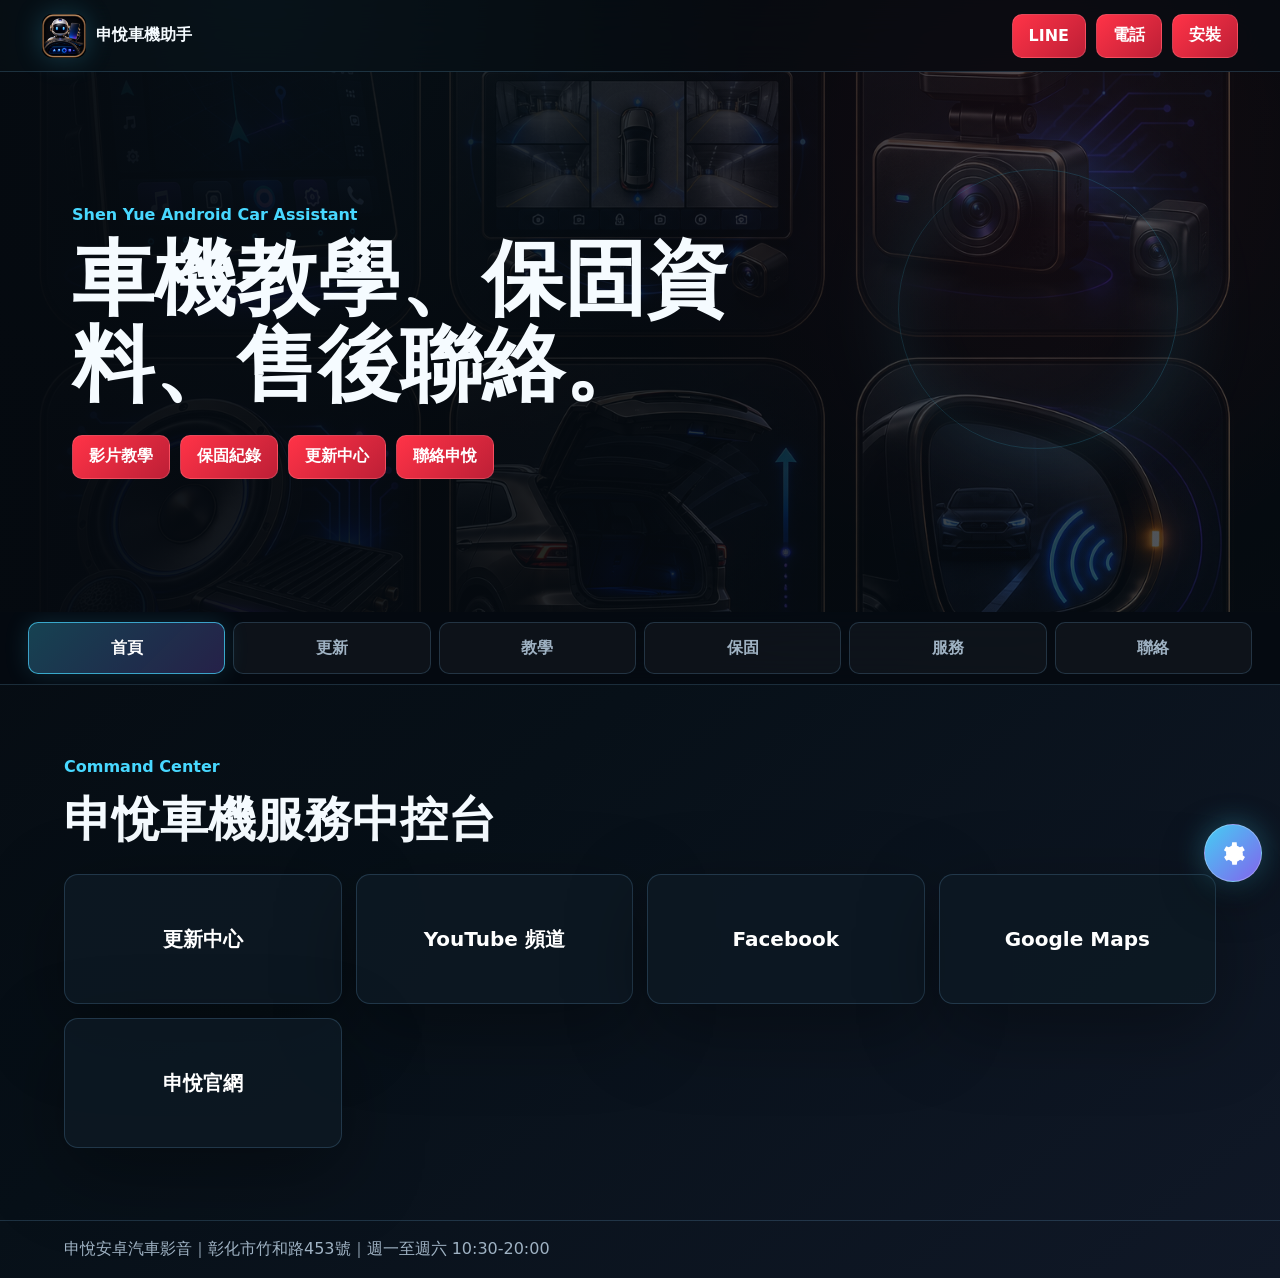
==== index.html @ 6d02f6a1 "Add warranty Apps Script deployment guide" ====
<!DOCTYPE html>
<html lang="zh-Hant">
<head>
  <meta charset="UTF-8">
  <meta name="viewport" content="width=device-width, initial-scale=1.0, viewport-fit=cover">
  <meta name="theme-color" content="#071018">
  <meta name="apple-mobile-web-app-title" content="申悅助手">
  <meta name="description" content="申悅車機助手，提供車載安卓機教學、保固紀錄、LINE聯絡、電話與導航到店。">
  <title>申悅助手</title>
  <link rel="manifest" href="manifest.webmanifest">
  <link rel="apple-touch-icon" href="assets/app-logo.png">
  <link rel="stylesheet" href="styles.css">
</head>
<body>
  <header class="app-header">
    <a class="brand" href="#home" aria-label="申悅車機助手">
      <span><img src="assets/app-logo.png" alt=""></span>
      <strong>申悅車機助手</strong>
    </a>
    <div class="header-actions">
      <a href="https://line.me/R/ti/p/@585eeefp" target="_blank" rel="noopener">LINE</a>
      <a href="tel:0970117708">電話</a>
      <button type="button" data-install hidden>安裝</button>
    </div>
  </header>

  <main>
    <section class="hero" id="home">
      <img src="assets/sy-product-icons.png" alt="申悅產品服務圖標">
      <div class="hero-glow"></div>
      <div class="hero-content">
        <p>Shen Yue Android Car Assistant</p>
        <h1 data-content="heroTitle">車機教學、保固資料、售後聯絡。</h1>
        <div class="hero-actions">
          <button type="button" data-tab-target="tutorials">影片教學</button>
          <button type="button" data-tab-target="warranty">保固紀錄</button>
          <button type="button" data-tab-target="updates">更新中心</button>
          <button type="button" data-tab-target="contact">聯絡申悅</button>
        </div>
      </div>
    </section>

    <nav class="tab-bar" aria-label="申悅助手分頁">
      <button type="button" class="active" data-tab-target="dashboard">首頁</button>
      <button type="button" data-tab-target="updates">更新</button>
      <button type="button" data-tab-target="tutorials">教學</button>
      <button type="button" data-tab-target="warranty">保固</button>
      <button type="button" data-tab-target="services">服務</button>
      <button type="button" data-tab-target="contact">聯絡</button>
    </nav>

    <section class="tab-panel active" id="dashboard" data-tab-panel>
      <div class="panel-head">
        <p>Command Center</p>
        <h2>申悅車機服務中控台</h2>
      </div>
      <div class="dashboard-grid">
        <a href="#updates" data-tab-target="updates">更新中心</a>
        <a href="https://www.youtube.com/@shenyue6916" target="_blank" rel="noopener">YouTube 頻道</a>
        <a href="https://www.facebook.com/cccc7708" target="_blank" rel="noopener">Facebook</a>
        <a href="https://maps.google.com" target="_blank" rel="noopener">Google Maps</a>
        <a href="https://www.shen-yue.com.tw/" target="_blank" rel="noopener">申悅官網</a>
      </div>
    </section>

    <section class="tab-panel" id="services" data-tab-panel>
      <div class="panel-head">
        <p>Services</p>
        <h2>申悅服務型錄</h2>
      </div>
      <div class="service-grid" data-service-grid></div>
    </section>

    <section class="tab-panel" id="tutorials" data-tab-panel>
      <div class="panel-head">
        <p>Guide</p>
        <h2>安卓機影片教學</h2>
      </div>
      <div class="video-tools">
        <input type="search" data-video-search placeholder="搜尋教學：CarPlay、藍芽、亮度、倒車、方向盤">
        <div class="video-filters" role="group" aria-label="影片分類">
          <button type="button" class="active" data-video-filter="all">全部</button>
          <button type="button" data-video-filter="介面">介面</button>
          <button type="button" data-video-filter="連線">連線</button>
          <button type="button" data-video-filter="導航">導航</button>
          <button type="button" data-video-filter="影音">影音</button>
          <button type="button" data-video-filter="設定">設定</button>
          <button type="button" data-video-filter="故障排除">故障排除</button>
        </div>
      </div>
      <div class="video-grid" data-video-grid></div>
    </section>

    <section class="tab-panel" id="warranty" data-tab-panel>
      <div class="panel-head warranty-head">
        <p>Warranty</p>
        <h2>保固資料登錄</h2>
        <span>依照申悅雲端捷徑格式填寫，按下儲存並直接上傳即可送到 Google Apps Script。</span>
      </div>
      <form class="record-form" data-record-form>
        <label>車主姓名<input name="owner" type="text" placeholder="王先生" autocomplete="name" required></label>
        <label>聯繫電話<input name="phone" type="tel" placeholder="09xx-xxx-xxx" autocomplete="tel" required></label>
        <label>車牌號碼<input name="plate" type="text" placeholder="ABC-1234"></label>
        <label>車款年份<input name="car" type="text" placeholder="Honda CRV 2020"></label>
        <label>安裝項目<input name="items" type="text" placeholder="安卓機、倒車顯影"></label>
        <label>主機規格
          <select name="model">
            <option>無</option>
            <option>SY-C4 四核 2g+32g</option>
            <option>SY-B8 八核 2g+64g</option>
            <option>SY-A8 八核 4g+64g</option>
            <option>SY-K8 八核 8g+128g</option>
            <option>SY-X8 八核 8g+256g</option>
            <option>==========================</option>
            <option>SY-Z13 八核 8g+256g（13吋）</option>
            <option>SY-A8-V 八核 4g+64g（環景）</option>
            <option>SY-K8-V 八核 8g+128g（環景）</option>
            <option>SY-X8-V 八核 8g+256g（環景）</option>
            <option>SY-Z13-V 八核 8g+256g（13吋環景）</option>
          </select>
        </label>
        <label>安裝日期<input name="installDate" type="date"></label>
        <label>保固到期日<input name="warrantyDate" type="date"></label>
        <label>總金額<input name="totalAmount" type="number" inputmode="numeric" min="0" step="1" placeholder="例如 25000"></label>
        <label class="record-note">備註<textarea name="note" placeholder="補充說明、主機序號、保固範圍或特殊狀況"></textarea></label>
        <div class="record-actions">
          <button type="button" data-copy-warranty>複製保固資訊</button>
          <button class="secondary-button" type="button" data-save-upload-warranty>儲存並直接上傳</button>
        </div>
      </form>
      <article class="record-card" data-record-card>
        <h3>目前沒有儲存紀錄</h3>
        <p>輸入後會保存在目前裝置；按「儲存並直接上傳」會送到申悅雲端。</p>
      </article>
      <div class="cloud-actions">
        <button type="button" data-clear-warranty>清除保固資料</button>
        <p data-cloud-status>已設定申悅雲端網址，可上傳保固資料與更新中心資料。</p>
      </div>
    </section>

    <section class="tab-panel update-panel" id="updates" data-tab-panel>
      <div class="update-hero">
        <img src="assets/update-splash.png" alt="申悅更新中心啟動畫面">
        <div>
          <h2>申悅車機更新中心</h2>
          <span>已整合完整 APK 更新中心，可點擊每個 App 項目進入單獨頁面，查看介紹、版本與圖片後下載更新。</span>
        </div>
      </div>
      <div class="update-toolbar">
        <label hidden>雲端更新清單 JSON
          <input type="url" data-update-url value="https://script.google.com/macros/s/AKfycbwrUCUeksZrWOUSDrdKgUGTS1JIPRX3c18PIKgZu_j64jBZGXjI7rnHTFjmIqUljZFzeg/exec?type=updates">
        </label>
        <div class="update-actions">
          <button type="button" data-refresh-updates>重新整理</button>
          <a class="secondary-button" href="docs/update-center-upload-guide.html" target="_blank" rel="noopener">上傳教學</a>
          <button class="secondary-button" type="button" data-open-install-permission>安裝權限</button>
        </div>
      </div>
      <section class="update-upload-card" data-update-upload-card aria-labelledby="update-upload-title" hidden>
        <div class="update-upload-head">
          <div>
            <p>Local Edit</p>
            <h3 id="update-upload-title">更新中心新增 / 修改</h3>
          </div>
          <span>儲存後會送到低權限 Google Apps Script；APK 請先放 GitHub Releases，再填直接下載網址或檔名。</span>
        </div>
        <form class="update-upload-form" data-update-upload-form>
          <input type="hidden" name="manifestId" data-update-edit-id>

          <label for="update-upload-icon">應用圖標</label>
          <div class="update-upload-field">
            <input id="update-upload-icon" name="iconUrl" type="text" placeholder="可留空，選 APK 後會自動擷取圖標">
            <label class="upload-button">圖片上傳<input name="iconFile" type="file" accept="image/*"></label>
          </div>

          <label for="update-upload-name">應用名稱</label>
          <input id="update-upload-name" name="appName" type="text" placeholder="選 APK 後自動讀取應用名稱">

          <label for="update-upload-category">類別名稱</label>
          <select id="update-upload-category" name="category">
            <option value="">未分類 / 其他應用</option>
            <option>影音播放</option>
            <option>導航地圖</option>
            <option>輸入法</option>
            <option>車機輔助</option>
            <option>系統工具</option>
            <option>必備應用</option>
            <option>其他應用</option>
          </select>

          <label for="update-upload-description">應用介紹</label>
          <textarea id="update-upload-description" name="description" placeholder="選 APK 後會自動產生基本介紹，也可自行修改"></textarea>

          <label for="update-upload-first-image">第一張圖片</label>
          <div class="update-upload-field">
            <input id="update-upload-first-image" name="firstImageUrl" type="text" placeholder="可填圖片網址，或使用右側圖片上傳">
            <label class="upload-button">圖片上傳<input name="firstImageFile" type="file" accept="image/*"></label>
          </div>

          <label for="update-upload-second-image">第二張圖片</label>
          <div class="update-upload-field">
            <input id="update-upload-second-image" name="secondImageUrl" type="text" placeholder="可填圖片網址，或使用右側圖片上傳">
            <label class="upload-button">圖片上傳<input name="secondImageFile" type="file" accept="image/*"></label>
          </div>

          <label for="update-upload-apk">應用下載地址</label>
          <div class="update-upload-field">
            <input id="update-upload-apk" name="apkUrl" type="text" placeholder="可貼完整下載網址，或填 default.apk 自動補 GitHub Release 連結">
            <label class="upload-button">選 APK 讀取資訊<input name="apkFile" type="file" accept=".apk,application/vnd.android.package-archive"></label>
          </div>
          <p class="update-upload-hint">新增 App 時先把 APK 上傳到 GitHub Releases；若檔名相同，選 APK 後系統會自動使用該 Release 下載網址。圖標、名稱、容量、套件、版本、SDK 與 SHA-256 會自動讀取。</p>

          <label for="update-upload-size">App 容量</label>
          <input id="update-upload-size" name="sizeLabel" type="text" placeholder="選 APK 後自動讀取容量">

          <label for="update-upload-package">套件名稱</label>
          <input id="update-upload-package" name="packageName" type="text" placeholder="選 APK 後自動讀取套件名稱" required>

          <label for="update-upload-version-name">版本名稱</label>
          <input id="update-upload-version-name" name="versionName" type="text" placeholder="選 APK 後自動讀取版本名稱">

          <label for="update-upload-version-code">版本碼</label>
          <input id="update-upload-version-code" name="versionCode" type="number" inputmode="numeric" min="1" step="1" placeholder="選 APK 後自動讀取版本碼" required>

          <details class="update-upload-extra">
            <summary>進階更新資訊</summary>
            <div>
              <label>最低 Android<input name="minAndroid" type="text" placeholder="依 APK 設定"></label>
              <label>目標 SDK<input name="targetSdk" type="number" inputmode="numeric" min="1" step="1" placeholder="例如 35"></label>
              <label>SHA-256<input name="sha256" type="text" placeholder="可留空"></label>
            </div>
          </details>

          <div class="update-upload-actions">
            <button type="submit" data-save-update-upload>儲存並上傳</button>
            <button class="secondary-button" type="button" data-update-new>新增空白</button>
            <button class="secondary-button" type="reset">清除表格</button>
            <button class="secondary-button" type="button" data-update-editor-hide>隱藏表格</button>
          </div>
          <p class="update-upload-status" data-update-upload-status>新增或修改資料會同步到雲端更新清單。</p>
        </form>
      </section>
      <div class="update-status" data-update-status>尚未讀取雲端清單。</div>
      <div class="update-device" data-update-device></div>
      <div class="update-catalog-head">
        <p>點選項目進入單獨頁面，可查看介紹、版本資訊與兩張圖片位置。</p>
        <button class="secondary-button" type="button" data-update-new>新增應用</button>
      </div>
      <div class="update-list" data-update-list></div>
      <section class="update-detail-view" data-update-detail hidden></section>
    </section>

    <section class="tab-panel" id="admin" data-tab-panel>
      <div class="panel-head">
        <p>Admin</p>
        <h2>管理員設定</h2>
      </div>
      <div class="admin-lock" data-admin-lock>
        <label>管理 PIN<input type="password" data-admin-pin placeholder="請輸入管理 PIN"></label>
        <button type="button" data-admin-login>進入管理模式</button>
        <p>管理模式可設定雲端網址、測試連線、匯出本機資料。</p>
      </div>
      <div class="admin-panel" data-admin-panel hidden>
        <form class="admin-form" data-admin-form>
          <label>更新中心 Apps Script 網址<input name="cloudEndpoint" type="url"></label>
          <label>保固 Apps Script 網址<input name="warrantyEndpoint" type="url"></label>
          <label>遠端內容設定 JSON 網址<input name="contentConfigUrl" type="text" placeholder="shen-yue-assistant-content.json"></label>
          <label>首頁標題<input name="heroTitle" type="text" placeholder="車機教學、保固資料、售後聯絡。"></label>
          <label>店家電話<input name="shopPhone" type="text" value="0970-117-708"></label>
          <label>LINE ID<input name="lineId" type="text" value="@585eeefp"></label>
          <button type="submit">儲存管理設定</button>
        </form>
        <div class="admin-tools">
          <button class="secondary-button" type="button" data-load-content>讀取遠端內容</button>
          <button class="secondary-button" type="button" data-test-cloud>測試雲端連線</button>
          <button class="secondary-button" type="button" data-test-warranty-cloud>測試保固寫入</button>
          <a class="secondary-button" href="docs/warranty-apps-script-deploy-guide.html" target="_blank" rel="noopener">保固部署教學</a>
          <button class="secondary-button" type="button" data-export-data>匯出本機資料</button>
        </div>
        <pre class="admin-output" data-admin-output>管理模式尚未開啟。</pre>
      </div>
    </section>

    <section class="tab-panel" id="contact" data-tab-panel>
      <div class="panel-head">
        <p>Contact</p>
        <h2>聯絡申悅</h2>
      </div>
      <div class="contact-grid">
        <div>
          <p>傳車款年份、中控照片、想升級的功能，可更快取得建議。</p>
          <div class="contact-links">
            <a href="tel:0970117708">電話：0970-117-708</a>
            <a href="https://line.me/R/ti/p/@585eeefp" target="_blank" rel="noopener">LINE：@585eeefp</a>
            <a href="https://www.youtube.com/@shenyue6916" target="_blank" rel="noopener">YouTube 頻道</a>
            <a href="https://www.facebook.com/cccc7708" target="_blank" rel="noopener">Facebook 粉絲頁</a>
          </div>
        </div>
        <div class="qr-wrap">
          <figure><img src="assets/qr-line.png" alt="申悅 LINE QR Code"><figcaption>掃描 LINE</figcaption></figure>
          <figure><img src="assets/qr-phone.png" alt="申悅電話 QR Code"><figcaption>掃描撥號</figcaption></figure>
        </div>
      </div>
    </section>

  </main>

  <button class="admin-gear" type="button" data-admin-shortcut aria-label="管理設定">
    <svg viewBox="0 0 24 24" aria-hidden="true">
      <path d="M12 8.4A3.6 3.6 0 1 0 12 15.6 3.6 3.6 0 0 0 12 8.4Zm8.2 3.6c0-.5-.1-1-.2-1.5l2-1.5-2-3.5-2.4 1a8.6 8.6 0 0 0-2.5-1.5L14.8 2h-4l-.4 3a8.6 8.6 0 0 0-2.5 1.5l-2.4-1-2 3.5 2 1.5A7.3 7.3 0 0 0 5.4 12c0 .5.1 1 .2 1.5l-2 1.5 2 3.5 2.4-1a8.6 8.6 0 0 0 2.5 1.5l.4 3h4l.4-3a8.6 8.6 0 0 0 2.5-1.5l2.4 1 2-3.5-2-1.5c.1-.5.2-1 .2-1.5Z"/>
    </svg>
  </button>

  <footer class="app-footer">
    <p>申悅安卓汽車影音｜彰化市竹和路453號｜週一至週六 10:30-20:00</p>
  </footer>

  <script src="app.js"></script>
</body>
</html>
---- styles.css ----
:root {
  --bg: #071018;
  --panel: rgba(13, 25, 36, 0.86);
  --panel-solid: #0d1924;
  --ink: #f5fbff;
  --muted: #9fb2c3;
  --line: rgba(133, 206, 255, 0.18);
  --cyan: #48d8ff;
  --red: #ff3347;
  --violet: #8e6bff;
  --green: #35e7a4;
  --gold: #ffd166;
  --shadow: 0 24px 80px rgba(0, 0, 0, 0.35);
}

* {
  box-sizing: border-box;
}

html {
  scroll-behavior: smooth;
}

body {
  margin: 0;
  min-height: 100vh;
  min-height: 100dvh;
  color: var(--ink);
  background:
    radial-gradient(circle at 20% 0%, rgba(72, 216, 255, 0.22), transparent 30%),
    radial-gradient(circle at 80% 12%, rgba(255, 51, 71, 0.18), transparent 28%),
    linear-gradient(140deg, #05080d, #071018 52%, #101827);
  font-family: system-ui, -apple-system, BlinkMacSystemFont, "Segoe UI", "Noto Sans TC", sans-serif;
}

body.ios-install-page {
  background:
    linear-gradient(135deg, rgba(255, 51, 71, 0.2), transparent 34%),
    linear-gradient(180deg, #071018 0%, #111827 58%, #f4f6f8 58%, #f4f6f8 100%);
}

a {
  color: inherit;
  text-decoration: none;
}

button,
input,
select,
textarea {
  font: inherit;
}

.app-header {
  position: sticky;
  top: 0;
  z-index: 20;
  display: flex;
  align-items: center;
  justify-content: space-between;
  gap: 18px;
  min-height: 72px;
  padding: 12px clamp(14px, 4vw, 42px);
  background: rgba(5, 10, 16, 0.8);
  border-bottom: 1px solid var(--line);
  backdrop-filter: blur(20px);
}

.brand,
.header-actions,
.hero-actions,
.contact-links,
.admin-tools,
.update-actions {
  display: flex;
  align-items: center;
  flex-wrap: wrap;
  gap: 10px;
}

.brand {
  font-weight: 900;
}

.brand span {
  display: grid;
  place-items: center;
  width: 44px;
  height: 44px;
  overflow: hidden;
  background: #050505;
  border-radius: 10px;
  box-shadow: 0 0 28px rgba(72, 216, 255, 0.22);
}

.brand img {
  width: 100%;
  height: 100%;
  object-fit: cover;
}

.header-actions a,
.header-actions button,
.hero-actions button,
.record-form button,
.cloud-actions button,
.admin-lock button,
.admin-form button,
.update-actions button,
.secondary-button {
  display: inline-flex;
  align-items: center;
  justify-content: center;
  min-height: 44px;
  padding: 0 16px;
  color: #fff;
  background: linear-gradient(135deg, var(--red), #bd1f36);
  border: 1px solid rgba(255, 255, 255, 0.14);
  border-radius: 10px;
  font-weight: 900;
  cursor: pointer;
  text-decoration: none;
}

.hero {
  position: relative;
  min-height: 540px;
  overflow: hidden;
}

.hero img {
  position: absolute;
  inset: 0;
  width: 100%;
  height: 100%;
  object-fit: cover;
  opacity: 0.42;
}

.hero::after {
  content: "";
  position: absolute;
  inset: 0;
  background: linear-gradient(90deg, rgba(5, 10, 16, 0.96), rgba(5, 10, 16, 0.66), rgba(5, 10, 16, 0.22));
}

.hero-glow {
  position: absolute;
  right: 8%;
  top: 18%;
  width: 280px;
  height: 280px;
  border: 1px solid rgba(72, 216, 255, 0.3);
  border-radius: 50%;
  box-shadow: inset 0 0 60px rgba(72, 216, 255, 0.14), 0 0 80px rgba(72, 216, 255, 0.18);
}

.hero-content {
  position: relative;
  z-index: 1;
  display: grid;
  align-content: center;
  min-height: 540px;
  max-width: 880px;
  padding: clamp(44px, 8vw, 96px) clamp(18px, 6vw, 72px);
}

.hero-content p,
.panel-head p {
  margin: 0 0 12px;
  color: var(--cyan);
  font-weight: 900;
}

h1,
h2,
h3,
p {
  margin-top: 0;
}

h1 {
  margin-bottom: 28px;
  font-size: clamp(42px, 7vw, 82px);
  line-height: 1.04;
}

h2 {
  margin-bottom: 12px;
  font-size: clamp(30px, 4vw, 48px);
}

h3 {
  margin-bottom: 10px;
}

.tab-bar {
  position: sticky;
  top: 72px;
  z-index: 19;
  display: grid;
  grid-template-columns: repeat(6, minmax(90px, 1fr));
  gap: 8px;
  max-width: 100%;
  overflow-x: auto;
  overscroll-behavior-x: contain;
  scrollbar-width: none;
  padding: 10px clamp(10px, 3vw, 28px);
  background: rgba(5, 10, 16, 0.88);
  border-bottom: 1px solid var(--line);
  backdrop-filter: blur(20px);
}

.tab-bar::-webkit-scrollbar {
  display: none;
}

.tab-bar button {
  min-height: 52px;
  color: var(--muted);
  background: rgba(255, 255, 255, 0.04);
  border: 1px solid var(--line);
  border-radius: 10px;
  font-weight: 900;
  cursor: pointer;
}

.tab-bar button.active {
  color: #fff;
  border-color: rgba(72, 216, 255, 0.7);
  background: linear-gradient(135deg, rgba(72, 216, 255, 0.28), rgba(142, 107, 255, 0.24));
  box-shadow: 0 0 24px rgba(72, 216, 255, 0.15);
}

.tab-panel {
  display: none;
  padding: clamp(34px, 6vw, 72px) clamp(14px, 5vw, 64px);
  scroll-margin-top: 158px;
}

.tab-panel.active {
  display: block;
}

.panel-head {
  max-width: 860px;
  margin-bottom: 22px;
}

.warranty-head {
  max-width: 980px;
}

.warranty-head h2 {
  margin-bottom: 8px;
  font-size: clamp(34px, 4.5vw, 56px);
  letter-spacing: 0;
}

.warranty-head span {
  display: block;
  color: #d7e8f4;
  font-size: 17px;
  line-height: 1.7;
}

.dashboard-grid,
.service-grid,
.video-grid,
.update-list,
.qr-wrap {
  display: grid;
  grid-template-columns: repeat(4, minmax(0, 1fr));
  gap: 14px;
}

.dashboard-grid a,
.service-grid article,
.video-card,
.record-card,
.update-toolbar,
.update-upload-card,
.update-status,
.update-device,
.update-icon-card,
.update-card,
.cloud-actions,
.admin-lock,
.admin-panel,
.contact-grid {
  background: var(--panel);
  border: 1px solid var(--line);
  border-radius: 14px;
  box-shadow: var(--shadow);
}

.dashboard-grid a {
  display: grid;
  place-items: center;
  min-height: 130px;
  color: #fff;
  font-size: 20px;
  font-weight: 900;
}

.service-grid article {
  display: grid;
  justify-items: center;
  align-content: start;
  min-height: 240px;
  padding: 22px;
  text-align: center;
}

.service-icon {
  width: 104px;
  height: 104px;
  margin: 0 auto 14px;
  background-image: url("assets/sy-product-icons.png");
  background-size: 400% 200%;
  background-repeat: no-repeat;
  background-position: center;
  border: 0;
  border-radius: 20px;
  box-shadow: 0 0 30px rgba(72, 216, 255, 0.14);
}

.service-icon.custom-icon {
  background-size: cover;
  background-position: center;
}

.android-icon {
  background-image: url("assets/icon-car-android.png");
}

.surround-icon {
  background-image: url("assets/icon-360-camera.png");
}

.dashcam-icon {
  background-image: url("assets/icon-dashcam.png");
}

.audio-icon {
  background-image: url("assets/icon-car-audio.png");
}

.tailgate-icon {
  background-image: url("assets/icon-tailgate.png");
}

.blind-icon {
  background-image: url("assets/icon-blind-spot.png");
}

.icon-1 { background-position: 0% 0%; }
.icon-2 { background-position: 33.333% 0%; }
.icon-3 { background-position: 66.666% 0%; }
.icon-4 { background-position: 100% 0%; }
.icon-5 { background-position: 0% 100%; }
.icon-6 { background-position: 33.333% 100%; }

.service-grid strong {
  display: block;
  margin-bottom: 12px;
  color: var(--cyan);
  font-size: 30px;
}

.service-grid p,
.record-card p,
.update-card p,
.update-status,
.update-device,
.cloud-actions p,
.contact-grid p {
  color: var(--muted);
  line-height: 1.75;
}

.video-tools {
  display: grid;
  gap: 12px;
  margin-bottom: 18px;
}

.video-tools input,
.record-form input,
.record-form select,
.record-form textarea,
.update-upload-form input,
.update-upload-form select,
.update-upload-form textarea,
.admin-lock input,
.admin-form input {
  width: 100%;
  min-height: 52px;
  padding: 0 14px;
  color: #050505;
  background: rgba(255, 255, 255, 0.95);
  border: 1px solid transparent;
  border-radius: 10px;
}

.record-form input,
.record-form select,
.record-form textarea,
.update-upload-form input,
.update-upload-form select,
.update-upload-form textarea {
  min-height: 58px;
  padding: 0 16px;
  color: #071018;
  background: linear-gradient(180deg, #ffffff, #eef6fb);
  border-color: rgba(72, 216, 255, 0.24);
  border-radius: 8px;
  font-weight: 800;
  box-shadow: inset 0 1px 0 rgba(255, 255, 255, 0.86);
}

.record-form textarea,
.update-upload-form textarea {
  min-height: 126px;
  padding: 14px 16px;
  line-height: 1.6;
  resize: vertical;
}

.video-tools input::placeholder,
.record-form input::placeholder,
.record-form textarea::placeholder,
.update-upload-form input::placeholder,
.update-upload-form textarea::placeholder,
.admin-lock input::placeholder,
.admin-form input::placeholder {
  color: #5f6870;
}

.video-filters {
  display: flex;
  flex-wrap: wrap;
  gap: 8px;
}

.video-filters button {
  min-height: 42px;
  padding: 0 14px;
  color: var(--muted);
  background: rgba(255, 255, 255, 0.05);
  border: 1px solid var(--line);
  border-radius: 10px;
  font-weight: 900;
}

.video-filters button.active {
  color: #fff;
  border-color: var(--cyan);
  background: rgba(72, 216, 255, 0.18);
}

.video-card {
  overflow: hidden;
}

.video-thumb {
  position: relative;
  display: block;
  width: 100%;
  aspect-ratio: 16 / 9;
  padding: 0;
  border: 0;
  background: #111;
  cursor: pointer;
  appearance: none;
}

.video-thumb img {
  width: 100%;
  height: 100%;
  object-fit: cover;
}

.video-thumb span {
  position: absolute;
  right: 10px;
  bottom: 10px;
  display: grid;
  place-items: center;
  width: 50px;
  height: 34px;
  color: #fff;
  background: var(--red);
  border-radius: 10px;
  font-weight: 900;
}

.video-thumb:focus-visible,
.video-body button:focus-visible,
.video-modal-actions button:focus-visible,
.video-playlist-item:focus-visible {
  outline: 3px solid var(--cyan);
  outline-offset: 3px;
}

.video-body {
  display: grid;
}

.video-body {
  gap: 8px;
  padding: 14px;
}

.video-body p {
  margin: 0;
  color: var(--muted);
}

.video-body a,
.video-body button,
.contact-links a {
  display: inline-flex;
  align-items: center;
  justify-content: center;
  min-height: 42px;
  border: 0;
  color: #fff;
  background: linear-gradient(135deg, var(--red), #bd1f36);
  border-radius: 10px;
  font: inherit;
  font-weight: 900;
  cursor: pointer;
  text-decoration: none;
}

.video-body button {
  width: 100%;
}

body.video-modal-open {
  overflow: hidden;
}

.video-modal[hidden] {
  display: none;
}

.video-modal {
  position: fixed;
  inset: 0;
  z-index: 1000;
  display: grid;
  place-items: center;
  padding: max(14px, env(safe-area-inset-top)) max(14px, env(safe-area-inset-right)) max(14px, env(safe-area-inset-bottom)) max(14px, env(safe-area-inset-left));
  background: rgba(2, 8, 13, 0.84);
  backdrop-filter: blur(10px);
}

.video-modal-shell {
  display: grid;
  grid-template-rows: auto minmax(0, 1fr);
  width: min(1120px, 100%);
  max-height: calc(100vh - 28px);
  overflow: hidden;
  background: #050b12;
  border: 1px solid rgba(133, 206, 255, 0.28);
  border-radius: 8px;
  box-shadow: 0 34px 90px rgba(0, 0, 0, 0.52);
}

.video-modal-shell:fullscreen {
  width: 100vw;
  height: 100vh;
  max-height: none;
  border: 0;
  border-radius: 0;
}

.video-modal.is-expanded .video-modal-shell {
  width: 100vw;
  height: 100vh;
  max-height: none;
  border-radius: 0;
}

.video-modal-shell.has-playlist {
  width: min(1240px, 100%);
}

.video-modal-top {
  display: flex;
  align-items: center;
  justify-content: space-between;
  gap: 14px;
  padding: 12px 14px;
  background: rgba(7, 16, 24, 0.96);
  border-bottom: 1px solid rgba(133, 206, 255, 0.18);
}

.video-modal-top h3 {
  margin: 0;
  color: #f8fcff;
  font-size: clamp(16px, 2vw, 22px);
  line-height: 1.25;
}

.video-modal-top p {
  margin: 4px 0 0;
  color: var(--muted);
  font-weight: 800;
}

.video-modal-actions {
  display: flex;
  flex: 0 0 auto;
  gap: 8px;
}

.video-modal-actions button {
  min-width: 64px;
  min-height: 38px;
  border: 1px solid rgba(133, 206, 255, 0.26);
  color: #fff;
  background: rgba(255, 255, 255, 0.08);
  border-radius: 8px;
  font: inherit;
  font-weight: 900;
  cursor: pointer;
}

.video-modal-content {
  display: grid;
  grid-template-columns: minmax(0, 1fr);
  min-height: 0;
}

.video-modal-shell.has-playlist .video-modal-content {
  grid-template-columns: minmax(0, 1fr) minmax(260px, 340px);
}

.video-player-frame {
  width: 100%;
  aspect-ratio: 16 / 9;
  max-height: calc(100vh - 100px);
  background: #000;
}

.video-player-frame iframe,
.video-player-frame video {
  display: block;
  width: 100%;
  height: 100%;
  border: 0;
  background: #000;
}

.video-playlist-panel {
  min-height: 0;
  max-height: calc(100vh - 100px);
  overflow: auto;
  padding: 12px;
  background: rgba(7, 16, 24, 0.94);
  border-left: 1px solid rgba(133, 206, 255, 0.18);
}

.video-playlist-panel[hidden] {
  display: none;
}

.video-playlist-heading {
  display: flex;
  align-items: center;
  justify-content: space-between;
  gap: 12px;
  margin-bottom: 10px;
}

.video-playlist-heading h4,
.video-playlist-heading p {
  margin: 0;
}

.video-playlist-heading h4 {
  color: #f8fcff;
  font-size: 15px;
  line-height: 1.3;
}

.video-playlist-heading p {
  flex: 0 0 auto;
  color: var(--muted);
  font-weight: 900;
}

.video-playlist-list {
  display: grid;
  gap: 8px;
}

.video-playlist-item {
  display: grid;
  grid-template-columns: 96px minmax(0, 1fr);
  gap: 10px;
  width: 100%;
  min-height: 64px;
  padding: 8px;
  border: 1px solid rgba(133, 206, 255, 0.16);
  color: #eaf6ff;
  background: rgba(255, 255, 255, 0.06);
  border-radius: 8px;
  cursor: pointer;
  text-align: left;
}

.video-playlist-item.active {
  border-color: rgba(255, 51, 71, 0.76);
  background: rgba(255, 51, 71, 0.16);
}

.video-playlist-item img {
  width: 96px;
  height: 54px;
  object-fit: cover;
  border-radius: 6px;
  background: #000;
}

.video-playlist-item span {
  display: grid;
  align-content: center;
  gap: 4px;
  min-width: 0;
}

.video-playlist-item small {
  color: var(--muted);
  font-size: 12px;
  font-weight: 900;
}

.video-playlist-item strong {
  display: -webkit-box;
  overflow: hidden;
  color: #f8fcff;
  font-size: 13px;
  line-height: 1.35;
  -webkit-box-orient: vertical;
  -webkit-line-clamp: 2;
}

.record-form {
  display: grid;
  grid-template-columns: repeat(4, minmax(0, 1fr));
  gap: 14px;
  margin-bottom: 16px;
  padding: clamp(16px, 3vw, 24px);
  background:
    linear-gradient(135deg, rgba(72, 216, 255, 0.13), rgba(255, 51, 71, 0.08)),
    rgba(13, 25, 36, 0.9);
  border: 1px solid rgba(133, 206, 255, 0.26);
  border-radius: 14px;
  box-shadow: var(--shadow);
}

.record-form label,
.admin-lock label,
.admin-form label {
  display: grid;
  gap: 8px;
  font-weight: 900;
}

.record-form label {
  color: #f8fcff;
  font-size: 15px;
  letter-spacing: 0;
}

.record-form button {
  min-height: 58px;
  align-self: end;
  background: linear-gradient(135deg, var(--red), #e83e52 54%, #8f1022);
  border-radius: 8px;
  letter-spacing: 0;
}

.record-actions {
  display: grid;
  gap: 10px;
  align-self: end;
}

.record-form .secondary-button {
  background: linear-gradient(135deg, rgba(72, 216, 255, 0.92), rgba(24, 116, 153, 0.96));
}

.record-note {
  grid-column: span 2;
}

.record-card,
.cloud-actions,
.admin-lock,
.admin-panel {
  padding: 20px;
}

.record-card {
  display: grid;
  grid-template-columns: repeat(3, minmax(0, 1fr));
  gap: 10px 18px;
}

.record-card h3 {
  grid-column: 1 / -1;
  margin: 0;
  color: var(--gold);
  font-size: clamp(24px, 3vw, 34px);
}

.record-card p {
  margin: 0;
  padding: 12px 14px;
  background: rgba(255, 255, 255, 0.045);
  border: 1px solid rgba(133, 206, 255, 0.14);
  border-radius: 8px;
  color: #d6e8f4;
}

.record-card strong {
  color: #ffffff;
}

.cloud-actions {
  display: grid;
  gap: 10px;
  margin-top: 14px;
}

.checklist {
  display: grid;
  grid-template-columns: repeat(2, minmax(0, 1fr));
  gap: 12px;
  margin-bottom: 16px;
}

.checklist label {
  display: flex;
  align-items: center;
  gap: 12px;
  min-height: 68px;
  padding: 16px;
  background: var(--panel);
  border: 1px solid var(--line);
  border-radius: 14px;
  font-weight: 900;
}

.checklist input {
  width: 24px;
  height: 24px;
}

.admin-panel,
.admin-form {
  display: grid;
  gap: 14px;
}

.admin-output {
  overflow: auto;
  min-height: 120px;
  margin: 0;
  padding: 14px;
  color: #d7ffe9;
  background: rgba(0, 0, 0, 0.32);
  border: 1px solid var(--line);
  border-radius: 10px;
  white-space: pre-wrap;
}

.admin-gear {
  position: fixed;
  right: max(18px, env(safe-area-inset-right));
  bottom: max(18px, env(safe-area-inset-bottom));
  z-index: 30;
  display: grid;
  place-items: center;
  width: 58px;
  height: 58px;
  padding: 0;
  color: #fff;
  background: linear-gradient(135deg, rgba(72, 216, 255, 0.95), rgba(142, 107, 255, 0.92));
  border: 1px solid rgba(255, 255, 255, 0.28);
  border-radius: 50%;
  box-shadow: 0 16px 45px rgba(0, 0, 0, 0.42), 0 0 30px rgba(72, 216, 255, 0.35);
  cursor: pointer;
}

.admin-gear svg {
  width: 27px;
  height: 27px;
  fill: currentColor;
}

.admin-gear:focus-visible {
  outline: 3px solid rgba(255, 255, 255, 0.72);
  outline-offset: 4px;
}

.contact-grid {
  display: grid;
  grid-template-columns: minmax(0, 1fr) minmax(300px, 460px);
  gap: 24px;
  padding: 22px;
}

.contact-links {
  margin-top: 18px;
}

.contact-links a {
  padding: 0 16px;
}

.qr-wrap {
  grid-template-columns: repeat(2, minmax(0, 1fr));
}

.qr-wrap figure {
  overflow: hidden;
  margin: 0;
  color: var(--bg);
  background: #fff;
  border-radius: 12px;
}

.qr-wrap img {
  width: 100%;
  padding: 16px;
}

.qr-wrap figcaption {
  padding: 10px;
  text-align: center;
  font-weight: 900;
}

.app-footer {
  padding: 18px clamp(14px, 5vw, 64px);
  color: var(--muted);
  border-top: 1px solid var(--line);
}

.app-footer p {
  margin: 0;
}

.update-panel {
  padding-top: clamp(54px, 6vw, 78px);
}

.update-hero {
  display: grid;
  grid-template-columns: minmax(180px, 300px) minmax(0, 1fr);
  gap: 24px;
  align-items: center;
  margin-bottom: 22px;
}

.update-hero img {
  width: 100%;
  aspect-ratio: 1;
  object-fit: cover;
  border: 1px solid rgba(210, 180, 120, 0.55);
  border-radius: 28px;
  box-shadow: 0 24px 70px rgba(0, 0, 0, 0.5), 0 0 36px rgba(72, 216, 255, 0.22);
  animation: updatePulse 2.8s ease-in-out infinite;
}

.update-hero p {
  margin: 0 0 8px;
  color: var(--cyan);
  font-weight: 900;
  text-transform: uppercase;
}

.update-hero h2 {
  margin: 0 0 12px;
  font-size: clamp(34px, 5vw, 64px);
}

.update-hero span {
  display: block;
  max-width: 820px;
  color: #d7e8f4;
  font-size: 18px;
  line-height: 1.8;
}

.update-toolbar {
  display: grid;
  grid-template-columns: minmax(0, 1fr) auto;
  gap: 16px;
  align-items: end;
  margin-bottom: 16px;
}

.update-toolbar label[hidden] {
  display: none;
}

.update-toolbar:has(label[hidden]) {
  grid-template-columns: 1fr;
}

.update-toolbar label {
  display: grid;
  gap: 8px;
  color: #fff;
  font-weight: 800;
}

.update-toolbar input {
  min-height: 54px;
  width: 100%;
}

.update-actions {
  justify-content: flex-end;
}

.update-upload-card {
  margin: 18px 0;
  padding: clamp(16px, 3vw, 24px);
}

.update-upload-head {
  display: flex;
  align-items: flex-start;
  justify-content: space-between;
  gap: 18px;
  margin-bottom: 18px;
}

.update-upload-head p {
  margin: 0 0 6px;
  color: var(--cyan);
  font-weight: 900;
  text-transform: uppercase;
}

.update-upload-head h3 {
  margin: 0;
  color: #fff;
  font-size: clamp(24px, 3vw, 34px);
}

.update-upload-head span {
  max-width: 520px;
  color: #ff3347;
  font-weight: 900;
  line-height: 1.7;
}

.update-upload-form {
  display: grid;
  grid-template-columns: 150px minmax(0, 1fr);
  gap: 14px 16px;
  align-items: center;
}

.update-upload-form > label {
  color: #fff;
  font-weight: 900;
  line-height: 1.35;
}

.update-upload-field {
  display: grid;
  grid-template-columns: minmax(0, 1fr) auto;
  gap: 10px;
  align-items: stretch;
}

.upload-button {
  display: inline-grid;
  place-items: center;
  position: relative;
  overflow: hidden;
  min-width: 122px;
  min-height: 58px;
  padding: 0 14px;
  color: #fff;
  background: linear-gradient(135deg, rgba(72, 216, 255, 0.92), rgba(24, 116, 153, 0.96));
  border: 1px solid rgba(255, 255, 255, 0.14);
  border-radius: 8px;
  font-weight: 900;
  cursor: pointer;
  text-align: center;
}

.upload-button input {
  position: absolute;
  inset: 0;
  width: 100%;
  height: 100%;
  opacity: 0;
  cursor: pointer;
}

.upload-button[data-has-file="true"] {
  background: linear-gradient(135deg, rgba(79, 195, 247, 0.95), rgba(93, 115, 255, 0.9));
}

.update-upload-field input.has-pending-upload {
  color: #071018;
  background: #eef8ff;
  border-color: rgba(75, 216, 255, 0.72);
}

.upload-preview {
  grid-column: 1 / -1;
  display: grid;
  grid-template-columns: auto minmax(0, 1fr);
  gap: 10px;
  align-items: center;
  min-height: 54px;
  padding: 10px;
  color: #dceeff;
  background: rgba(255, 255, 255, 0.055);
  border: 1px solid rgba(91, 207, 255, 0.2);
  border-radius: 8px;
}

.upload-preview[hidden] {
  display: none;
}

.upload-preview img {
  width: 72px;
  height: 46px;
  object-fit: cover;
  background: rgba(0, 0, 0, 0.2);
  border: 1px solid rgba(255, 255, 255, 0.16);
  border-radius: 6px;
}

.upload-preview strong,
.upload-preview span {
  display: block;
  min-width: 0;
  overflow: hidden;
  text-overflow: ellipsis;
  white-space: nowrap;
}

.upload-preview strong {
  color: #fff;
  font-size: 15px;
}

.upload-preview span {
  margin-top: 2px;
  color: var(--muted);
  font-size: 13px;
}

.update-upload-extra {
  grid-column: 1 / -1;
  padding: 14px;
  background: rgba(255, 255, 255, 0.045);
  border: 1px solid rgba(133, 206, 255, 0.14);
  border-radius: 10px;
}

.update-upload-extra summary {
  color: var(--cyan);
  font-weight: 900;
  cursor: pointer;
}

.update-upload-extra div {
  display: grid;
  grid-template-columns: repeat(3, minmax(0, 1fr));
  gap: 12px;
  margin-top: 14px;
}

.update-upload-extra label {
  display: grid;
  gap: 8px;
  color: #fff;
  font-weight: 900;
}

.update-upload-actions {
  grid-column: 2;
  display: flex;
  flex-wrap: wrap;
  gap: 10px;
}

.update-upload-actions button {
  min-height: 58px;
  padding: 0 18px;
  color: #fff;
  background: linear-gradient(135deg, var(--red), #e83e52 54%, #8f1022);
  border: 1px solid rgba(255, 255, 255, 0.14);
  border-radius: 8px;
  font-weight: 900;
  cursor: pointer;
}

.update-upload-actions .secondary-button {
  background: linear-gradient(135deg, rgba(255, 255, 255, 0.12), rgba(255, 255, 255, 0.05));
}

.update-upload-actions button:disabled {
  cursor: wait;
  opacity: 0.68;
}

.update-upload-status {
  grid-column: 2;
  margin: 0;
  color: #d7e8f4;
  line-height: 1.7;
}

.update-upload-hint {
  grid-column: 2;
  margin: -4px 0 0;
  color: #a9c4d8;
  line-height: 1.6;
}

.update-status,
.update-device {
  margin-bottom: 14px;
  line-height: 1.7;
}

.update-catalog-head {
  display: flex;
  align-items: center;
  justify-content: space-between;
  gap: 12px;
  margin: 0 0 14px;
  color: #d7e8f4;
  line-height: 1.7;
}

.update-catalog-head p {
  margin: 0;
}

.update-catalog-head .secondary-button {
  min-height: 46px;
  white-space: nowrap;
}

.update-list {
  grid-template-columns: repeat(auto-fill, minmax(170px, 1fr));
  align-items: stretch;
}

.update-icon-card {
  position: relative;
  display: grid;
  align-content: start;
  justify-items: center;
  gap: 10px;
  min-height: 126px;
  padding: 16px 12px;
  color: #fff;
  text-align: center;
  border-radius: 14px;
  cursor: pointer;
}

.update-icon-card img {
  width: 96px;
  height: 96px;
  object-fit: contain;
  padding: 10px;
  background: rgba(255, 255, 255, 0.06);
  border: 1px solid rgba(255, 255, 255, 0.14);
  border-radius: 22px;
  box-shadow: 0 0 24px rgba(72, 216, 255, 0.16);
}

.update-icon-card strong {
  width: 100%;
  color: #fff;
  font-size: 17px;
  line-height: 1.35;
  overflow-wrap: anywhere;
}

.update-icon-card small {
  width: 100%;
  color: var(--muted);
  line-height: 1.4;
  overflow-wrap: anywhere;
}

.update-icon-card .status-pill {
  min-width: 0;
  padding: 6px 10px;
  font-size: 12px;
}

.update-detail-view[hidden] {
  display: none;
}

.update-detail-view {
  margin-top: 18px;
  scroll-margin-top: 218px;
}

.update-detail-top {
  display: flex;
  align-items: center;
  justify-content: space-between;
  gap: 12px;
  margin-bottom: 12px;
}

.update-detail-actions {
  display: flex;
  flex-wrap: wrap;
  gap: 10px;
}

.update-detail-top .secondary-button {
  min-height: 46px;
}

.update-detail-top .danger-button {
  background: linear-gradient(135deg, rgba(232, 62, 82, 0.95), rgba(132, 18, 36, 0.96));
  border-color: rgba(255, 126, 141, 0.48);
}

.update-card {
  display: grid;
  gap: 14px;
}

.update-card header {
  display: grid;
  grid-template-columns: minmax(0, 1fr) auto;
  gap: 12px;
  align-items: start;
}

.update-card-body {
  display: grid;
  grid-template-columns: 180px minmax(0, 1fr);
  gap: 14px;
  align-items: stretch;
}

.update-icon-panel {
  display: grid;
  justify-items: center;
  align-content: center;
  gap: 10px;
  min-height: 180px;
  padding: 14px;
  background: rgba(255, 255, 255, 0.045);
  border: 1px solid rgba(255, 255, 255, 0.12);
  border-radius: 10px;
}

.update-icon-panel span {
  font-weight: 900;
  text-align: center;
  overflow-wrap: anywhere;
}

.update-detail-icon {
  width: 116px;
  height: 116px;
  object-fit: contain;
  padding: 10px;
  background: rgba(255, 255, 255, 0.06);
  border: 1px solid rgba(255, 255, 255, 0.14);
  border-radius: 22px;
}

.update-app-image {
  width: 100%;
  height: 100%;
  min-height: 160px;
  object-fit: cover;
  background: rgba(255, 255, 255, 0.06);
  border: 1px solid rgba(255, 255, 255, 0.1);
  border-radius: 10px;
}

.update-copy-area {
  display: grid;
  gap: 10px;
  min-width: 0;
}

.copyable-text,
.copyable-text * {
  -webkit-user-select: text;
  user-select: text;
  -webkit-touch-callout: default;
  cursor: text;
}

.update-description {
  min-height: 72px;
  margin: 0;
  padding: 12px 14px;
  color: #eef8ff;
  line-height: 1.65;
  background: rgba(72, 216, 255, 0.08);
  border: 1px solid rgba(72, 216, 255, 0.16);
  border-radius: 10px;
  overflow-wrap: anywhere;
}

.update-copy-list {
  display: grid;
  gap: 8px;
}

.update-copy-list div {
  display: grid;
  grid-template-columns: 86px minmax(0, 1fr);
  gap: 8px;
  padding: 9px 10px;
  color: #d7e8f4;
  line-height: 1.45;
  background: rgba(255, 255, 255, 0.045);
  border: 1px solid rgba(255, 255, 255, 0.08);
  border-radius: 8px;
}

.update-copy-list strong {
  color: var(--cyan);
}

.update-copy-list span {
  overflow-wrap: anywhere;
}

.update-gallery-grid {
  display: grid;
  grid-template-columns: repeat(2, minmax(0, 1fr));
  gap: 10px;
}

.update-gallery-slot {
  margin: 0;
  overflow: hidden;
  background: rgba(255, 255, 255, 0.045);
  border: 1px solid rgba(255, 255, 255, 0.1);
  border-radius: 10px;
}

.update-gallery-slot img {
  display: block;
  width: 100%;
  height: clamp(220px, 24vw, 420px);
  object-fit: contain;
  background: #050b12;
}

.update-gallery-slot figcaption {
  padding: 9px 11px;
  color: var(--cyan);
  font-weight: 900;
}

.update-card h3 {
  margin: 0 0 8px;
  color: #fff;
  font-size: 22px;
}

.update-meta {
  display: grid;
  grid-template-columns: repeat(2, minmax(0, 1fr));
  gap: 8px;
}

.update-meta span,
.update-note {
  padding: 10px 12px;
  color: #d7e8f4;
  line-height: 1.55;
  background: rgba(255, 255, 255, 0.045);
  border: 1px solid rgba(255, 255, 255, 0.08);
  border-radius: 10px;
}

.status-pill {
  min-width: 96px;
  padding: 9px 12px;
  color: #fff;
  font-size: 13px;
  font-weight: 900;
  text-align: center;
  background: rgba(255, 255, 255, 0.1);
  border-radius: 999px;
}

.status-pill.ready {
  background: rgba(72, 216, 255, 0.2);
  border: 1px solid rgba(72, 216, 255, 0.62);
}

.status-pill.current {
  background: rgba(47, 214, 128, 0.18);
  border: 1px solid rgba(47, 214, 128, 0.55);
}

.status-pill.missing {
  background: rgba(255, 190, 90, 0.2);
  border: 1px solid rgba(255, 190, 90, 0.58);
}

.status-pill.error {
  background: rgba(232, 62, 82, 0.22);
  border: 1px solid rgba(232, 62, 82, 0.58);
}

.update-card button {
  min-height: 56px;
  color: #fff;
  background: linear-gradient(135deg, rgba(72, 216, 255, 0.92), rgba(73, 74, 210, 0.96));
}

.update-card button:disabled {
  cursor: not-allowed;
  opacity: 0.55;
}

.update-progress {
  height: 10px;
  overflow: hidden;
  background: rgba(255, 255, 255, 0.08);
  border-radius: 999px;
}

.update-progress span {
  display: block;
  width: var(--progress, 0%);
  height: 100%;
  background: linear-gradient(90deg, var(--cyan), var(--gold));
  border-radius: inherit;
  transition: width 0.25s ease;
}

@keyframes updatePulse {
  0%,
  100% {
    transform: translateY(0) scale(1);
  }

  50% {
    transform: translateY(-3px) scale(1.015);
  }
}

.ios-install {
  min-height: calc(100dvh - 74px);
  padding: 32px clamp(18px, 5vw, 64px) 48px;
}

.ios-install-hero {
  max-width: 860px;
  color: #fff;
}

.ios-install-hero h1 {
  margin: 8px 0 12px;
  font-size: clamp(32px, 7vw, 64px);
  line-height: 1.05;
}

.ios-install-hero p {
  max-width: 620px;
  color: rgba(255, 255, 255, 0.78);
  font-size: 18px;
}

.ios-install-card {
  display: grid;
  gap: 14px;
  max-width: 820px;
  margin-top: 30px;
  padding: 22px;
  color: #111827;
  background: #fff;
  border: 1px solid rgba(17, 24, 39, 0.08);
  border-radius: 8px;
  box-shadow: 0 24px 70px rgba(0, 0, 0, 0.18);
}

.ios-install-card ol {
  display: grid;
  gap: 12px;
  margin: 0;
  padding-left: 22px;
}

.ios-install-card li {
  font-weight: 800;
}

.ios-install-card a {
  justify-self: start;
  padding: 12px 16px;
  color: #fff;
  background: var(--red);
  border-radius: 8px;
  font-weight: 900;
}

@media (max-width: 1100px) {
  .dashboard-grid,
  .service-grid,
  .video-grid,
  .update-list,
  .record-form {
    grid-template-columns: repeat(2, minmax(0, 1fr));
  }

  .record-card {
    grid-template-columns: repeat(2, minmax(0, 1fr));
  }

  .record-note {
    grid-column: span 2;
  }

  .contact-grid {
    grid-template-columns: 1fr;
  }

  .update-upload-extra div {
    grid-template-columns: repeat(2, minmax(0, 1fr));
  }
}

@media (max-width: 680px) {
  .app-header {
    display: grid;
    padding-top: max(12px, env(safe-area-inset-top));
  }

  .tab-bar {
    top: 92px;
    grid-template-columns: repeat(6, 108px);
  }

  .dashboard-grid,
  .service-grid,
  .video-grid,
  .update-list,
  .record-form,
  .record-card,
  .checklist,
  .qr-wrap {
    grid-template-columns: 1fr;
  }

  .update-hero,
  .update-toolbar,
  .update-upload-form,
  .update-card header,
  .update-card-body,
  .update-meta,
  .update-gallery-grid {
    grid-template-columns: 1fr;
  }

  .update-upload-head {
    display: grid;
  }

  .update-catalog-head,
  .update-detail-top {
    align-items: stretch;
    flex-direction: column;
  }

  .update-detail-actions {
    display: grid;
    grid-template-columns: 1fr;
  }

  .update-upload-field,
  .update-upload-extra div {
    grid-template-columns: 1fr;
  }

  .update-upload-actions,
  .update-upload-hint,
  .update-upload-status {
    grid-column: 1;
  }

  .upload-button,
  .update-catalog-head .secondary-button,
  .update-detail-actions .secondary-button,
  .update-upload-actions button {
    width: 100%;
  }

  .update-app-image {
    aspect-ratio: 16 / 9;
    height: auto;
    min-height: 0;
  }

  .update-gallery-slot img {
    height: clamp(180px, 56vw, 320px);
  }

  .update-copy-list div {
    grid-template-columns: 1fr;
  }

  .update-actions {
    justify-content: stretch;
  }

  .video-modal {
    align-items: stretch;
  }

  .video-modal-shell {
    width: 100%;
    align-self: center;
  }

  .video-modal-top {
    align-items: stretch;
    flex-direction: column;
  }

  .video-modal-actions button {
    flex: 1;
  }

  .video-modal-shell.has-playlist .video-modal-content {
    grid-template-columns: 1fr;
    overflow: auto;
  }

  .video-playlist-panel {
    max-height: 36vh;
    border-top: 1px solid rgba(133, 206, 255, 0.18);
    border-left: 0;
  }

  .video-playlist-item {
    grid-template-columns: 88px minmax(0, 1fr);
  }

  .video-playlist-item img {
    width: 88px;
    height: 50px;
  }

  .record-note {
    grid-column: span 1;
  }

  .hero {
    min-height: 58vh;
  }

  .hero-content {
    padding-bottom: 30px;
  }

  .ios-install {
    padding-bottom: calc(40px + env(safe-area-inset-bottom));
  }
}
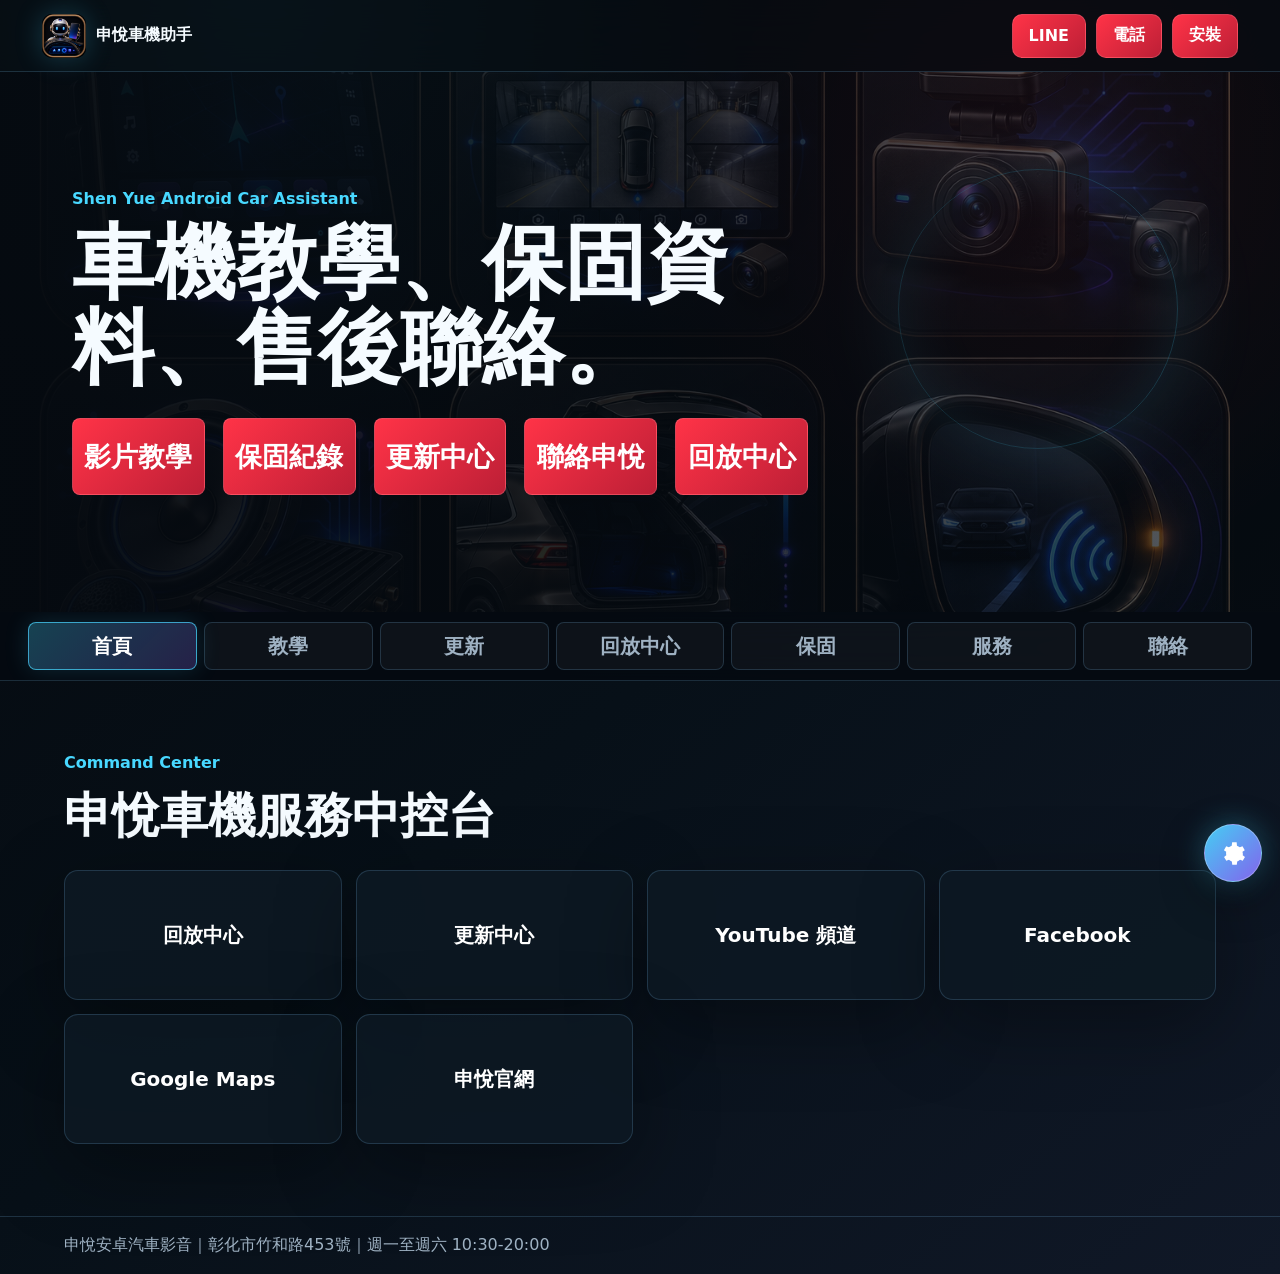
==== commit 9a644fe6: "Add replay center cloud update" ====
--- a/index.html
+++ b/index.html
@@ -7,6 +7,7 @@
   <meta name="apple-mobile-web-app-title" content="申悅助手">
   <meta name="description" content="申悅車機助手，提供車載安卓機教學、保固紀錄、LINE聯絡、電話與導航到店。">
   <title>申悅助手</title>
+  <link rel="icon" href="assets/app-logo.png">
   <link rel="manifest" href="manifest.webmanifest">
   <link rel="apple-touch-icon" href="assets/app-logo.png">
   <link rel="stylesheet" href="styles.css">
@@ -36,14 +37,16 @@
           <button type="button" data-tab-target="warranty">保固紀錄</button>
           <button type="button" data-tab-target="updates">更新中心</button>
           <button type="button" data-tab-target="contact">聯絡申悅</button>
+          <button type="button" data-tab-target="replay">回放中心</button>
         </div>
       </div>
     </section>
 
     <nav class="tab-bar" aria-label="申悅助手分頁">
       <button type="button" class="active" data-tab-target="dashboard">首頁</button>
+      <button type="button" data-tab-target="tutorials">教學</button>
       <button type="button" data-tab-target="updates">更新</button>
-      <button type="button" data-tab-target="tutorials">教學</button>
+      <button type="button" data-tab-target="replay">回放中心</button>
       <button type="button" data-tab-target="warranty">保固</button>
       <button type="button" data-tab-target="services">服務</button>
       <button type="button" data-tab-target="contact">聯絡</button>
@@ -55,11 +58,22 @@
         <h2>申悅車機服務中控台</h2>
       </div>
       <div class="dashboard-grid">
+        <a href="#replay" data-tab-target="replay">回放中心</a>
         <a href="#updates" data-tab-target="updates">更新中心</a>
         <a href="https://www.youtube.com/@shenyue6916" target="_blank" rel="noopener">YouTube 頻道</a>
         <a href="https://www.facebook.com/cccc7708" target="_blank" rel="noopener">Facebook</a>
         <a href="https://maps.google.com" target="_blank" rel="noopener">Google Maps</a>
         <a href="https://www.shen-yue.com.tw/" target="_blank" rel="noopener">申悅官網</a>
+      </div>
+    </section>
+
+    <section class="tab-panel replay-panel" id="replay" data-tab-panel>
+      <div class="panel-head replay-head">
+        <p>Replay Center</p>
+        <h2>回放中心</h2>
+      </div>
+      <div class="replay-frame-wrap">
+        <iframe class="replay-frame" src="replay-center/index.html" title="回放中心" loading="lazy"></iframe>
       </div>
     </section>
 
@@ -99,10 +113,10 @@
       </div>
       <form class="record-form" data-record-form>
         <label>車主姓名<input name="owner" type="text" placeholder="王先生" autocomplete="name" required></label>
-        <label>聯繫電話<input name="phone" type="tel" placeholder="09xx-xxx-xxx" autocomplete="tel" required></label>
+        <label>車主電話<input name="phone" type="tel" placeholder="09xx-xxx-xxx" autocomplete="tel" required></label>
         <label>車牌號碼<input name="plate" type="text" placeholder="ABC-1234"></label>
-        <label>車款年份<input name="car" type="text" placeholder="Honda CRV 2020"></label>
-        <label>安裝項目<input name="items" type="text" placeholder="安卓機、倒車顯影"></label>
+        <label>車款年分<input name="car" type="text" placeholder="Honda CRV 2020"></label>
+        <label>其他產品類別(自行輸入)<input name="items" type="text" placeholder="安卓機、倒車顯影"></label>
         <label>主機規格
           <select name="model">
             <option>無</option>
@@ -121,7 +135,7 @@
         </label>
         <label>安裝日期<input name="installDate" type="date"></label>
         <label>保固到期日<input name="warrantyDate" type="date"></label>
-        <label>總金額<input name="totalAmount" type="number" inputmode="numeric" min="0" step="1" placeholder="例如 25000"></label>
+        <label>總收款金額<input name="totalAmount" type="number" inputmode="numeric" min="0" step="1" placeholder="例如 25000"></label>
         <label class="record-note">備註<textarea name="note" placeholder="補充說明、主機序號、保固範圍或特殊狀況"></textarea></label>
         <div class="record-actions">
           <button type="button" data-copy-warranty>複製保固資訊</button>
--- a/styles.css
+++ b/styles.css
@@ -122,6 +122,21 @@
   text-decoration: none;
 }
 
+.hero-actions {
+  display: grid;
+  grid-template-columns: repeat(5, minmax(112px, 1fr));
+  gap: clamp(8px, 1.4vw, 18px);
+  width: min(100%, 980px);
+}
+
+.hero-actions button {
+  min-height: clamp(48px, 6vw, 78px);
+  padding: 0 clamp(10px, 1.8vw, 26px);
+  border-radius: 8px;
+  font-size: clamp(18px, 2.1vw, 30px);
+  white-space: nowrap;
+}
+
 .hero {
   position: relative;
   min-height: 540px;
@@ -199,8 +214,8 @@
   top: 72px;
   z-index: 19;
   display: grid;
-  grid-template-columns: repeat(6, minmax(90px, 1fr));
-  gap: 8px;
+  grid-template-columns: repeat(7, minmax(84px, 1fr));
+  gap: 7px;
   max-width: 100%;
   overflow-x: auto;
   overscroll-behavior-x: contain;
@@ -216,13 +231,16 @@
 }
 
 .tab-bar button {
-  min-height: 52px;
+  min-height: 48px;
+  padding: 0 10px;
   color: var(--muted);
   background: rgba(255, 255, 255, 0.04);
   border: 1px solid var(--line);
-  border-radius: 10px;
+  border-radius: 8px;
+  font-size: clamp(16px, 1.55vw, 25px);
   font-weight: 900;
   cursor: pointer;
+  white-space: nowrap;
 }
 
 .tab-bar button.active {
@@ -354,6 +372,32 @@
   background-image: url("assets/icon-blind-spot.png");
 }
 
+.replay-panel {
+  padding: clamp(20px, 4vw, 46px) clamp(10px, 3vw, 28px);
+}
+
+.replay-head {
+  max-width: 1100px;
+}
+
+.replay-frame-wrap {
+  min-height: min(920px, calc(100dvh - 172px));
+  overflow: hidden;
+  background: #090b0c;
+  border: 1px solid rgba(72, 216, 255, 0.34);
+  border-radius: 8px;
+  box-shadow: 0 22px 70px rgba(0, 0, 0, 0.34), 0 0 30px rgba(72, 216, 255, 0.13);
+}
+
+.replay-frame {
+  display: block;
+  width: 100%;
+  height: min(920px, calc(100dvh - 172px));
+  min-height: 720px;
+  background: #090b0c;
+  border: 0;
+}
+
 .icon-1 { background-position: 0% 0%; }
 .icon-2 { background-position: 33.333% 0%; }
 .icon-3 { background-position: 66.666% 0%; }
@@ -1660,7 +1704,11 @@
 
   .tab-bar {
     top: 92px;
-    grid-template-columns: repeat(6, 108px);
+    grid-template-columns: repeat(7, 96px);
+  }
+
+  .hero-actions {
+    grid-template-columns: repeat(2, minmax(0, 1fr));
   }
 
   .dashboard-grid,
@@ -1717,6 +1765,11 @@
     width: 100%;
   }
 
+  .replay-frame-wrap,
+  .replay-frame {
+    min-height: 680px;
+  }
+
   .update-app-image {
     aspect-ratio: 16 / 9;
     height: auto;
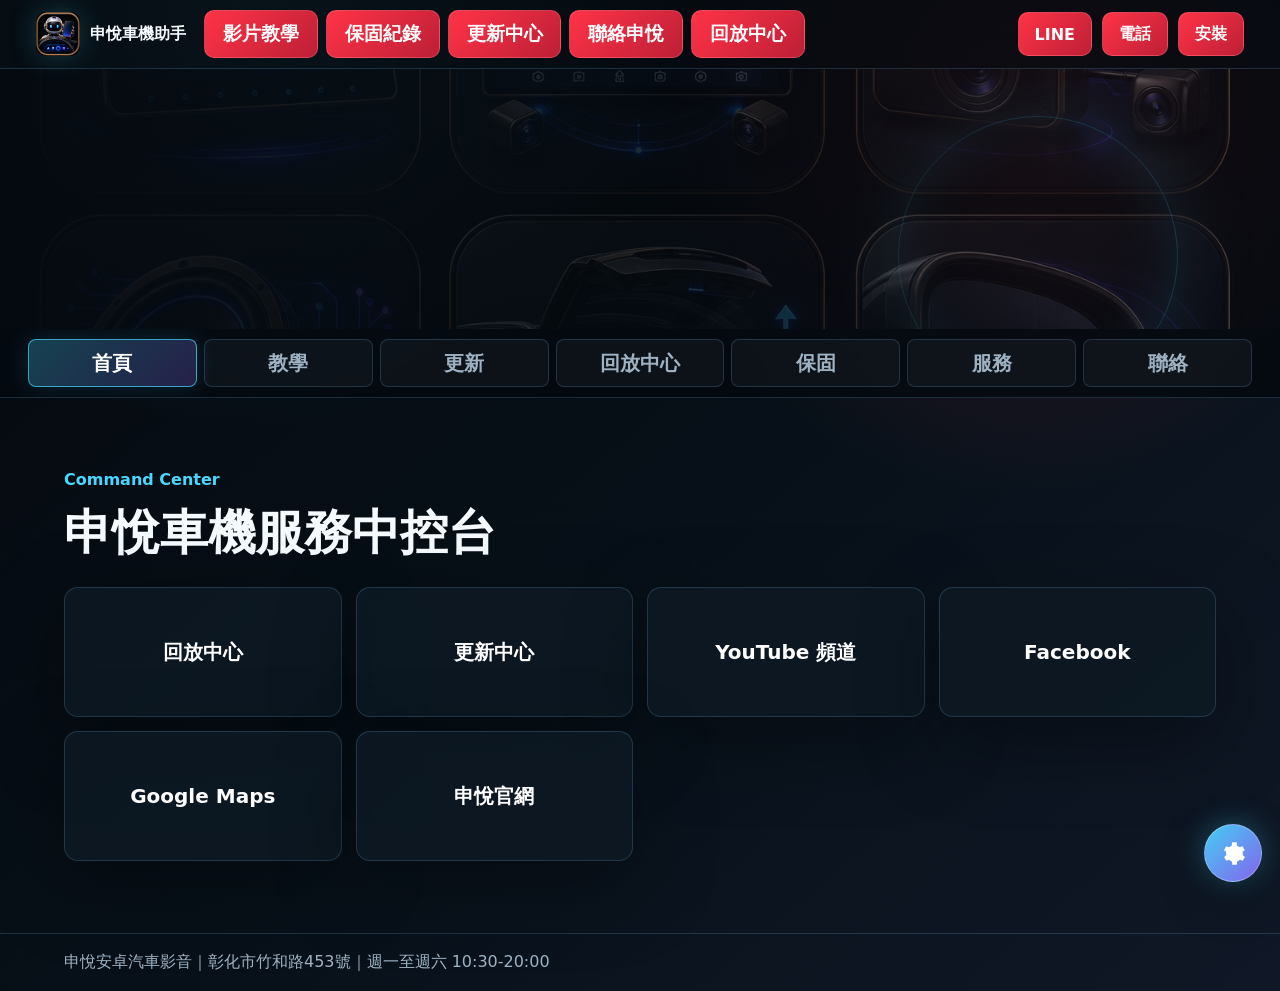
==== commit 29d62510: "Add replay remux fallback and header nav" ====
--- a/index.html
+++ b/index.html
@@ -18,6 +18,13 @@
       <span><img src="assets/app-logo.png" alt=""></span>
       <strong>申悅車機助手</strong>
     </a>
+    <div class="hero-actions">
+      <button type="button" data-tab-target="tutorials">影片教學</button>
+      <button type="button" data-tab-target="warranty">保固紀錄</button>
+      <button type="button" data-tab-target="updates">更新中心</button>
+      <button type="button" data-tab-target="contact">聯絡申悅</button>
+      <button type="button" data-tab-target="replay">回放中心</button>
+    </div>
     <div class="header-actions">
       <a href="https://line.me/R/ti/p/@585eeefp" target="_blank" rel="noopener">LINE</a>
       <a href="tel:0970117708">電話</a>
@@ -32,13 +39,6 @@
       <div class="hero-content">
         <p>Shen Yue Android Car Assistant</p>
         <h1 data-content="heroTitle">車機教學、保固資料、售後聯絡。</h1>
-        <div class="hero-actions">
-          <button type="button" data-tab-target="tutorials">影片教學</button>
-          <button type="button" data-tab-target="warranty">保固紀錄</button>
-          <button type="button" data-tab-target="updates">更新中心</button>
-          <button type="button" data-tab-target="contact">聯絡申悅</button>
-          <button type="button" data-tab-target="replay">回放中心</button>
-        </div>
       </div>
     </section>
 
--- a/styles.css
+++ b/styles.css
@@ -55,12 +55,12 @@
   position: sticky;
   top: 0;
   z-index: 20;
-  display: flex;
+  display: grid;
+  grid-template-columns: auto minmax(0, 1fr) auto;
   align-items: center;
-  justify-content: space-between;
   gap: 18px;
-  min-height: 72px;
-  padding: 12px clamp(14px, 4vw, 42px);
+  min-height: 64px;
+  padding: 10px clamp(14px, 3vw, 36px);
   background: rgba(5, 10, 16, 0.8);
   border-bottom: 1px solid var(--line);
   backdrop-filter: blur(20px);
@@ -137,9 +137,32 @@
   white-space: nowrap;
 }
 
+.app-header .hero-actions {
+  display: flex;
+  justify-content: flex-start;
+  flex-wrap: nowrap;
+  gap: 8px;
+  width: auto;
+  min-width: 0;
+  overflow-x: auto;
+  scrollbar-width: none;
+}
+
+.app-header .hero-actions::-webkit-scrollbar {
+  display: none;
+}
+
+.app-header .hero-actions button {
+  flex: 0 0 auto;
+  min-height: 48px;
+  padding: 0 clamp(14px, 1.4vw, 22px);
+  border-radius: 10px;
+  font-size: clamp(16px, 1.45vw, 22px);
+}
+
 .hero {
   position: relative;
-  min-height: 540px;
+  min-height: 260px;
   overflow: hidden;
 }
 
@@ -175,9 +198,14 @@
   z-index: 1;
   display: grid;
   align-content: center;
-  min-height: 540px;
+  min-height: 260px;
   max-width: 880px;
-  padding: clamp(44px, 8vw, 96px) clamp(18px, 6vw, 72px);
+  padding: clamp(18px, 3vw, 36px) clamp(18px, 5vw, 58px);
+}
+
+.hero-content p,
+.hero-content h1 {
+  display: none;
 }
 
 .hero-content p,
